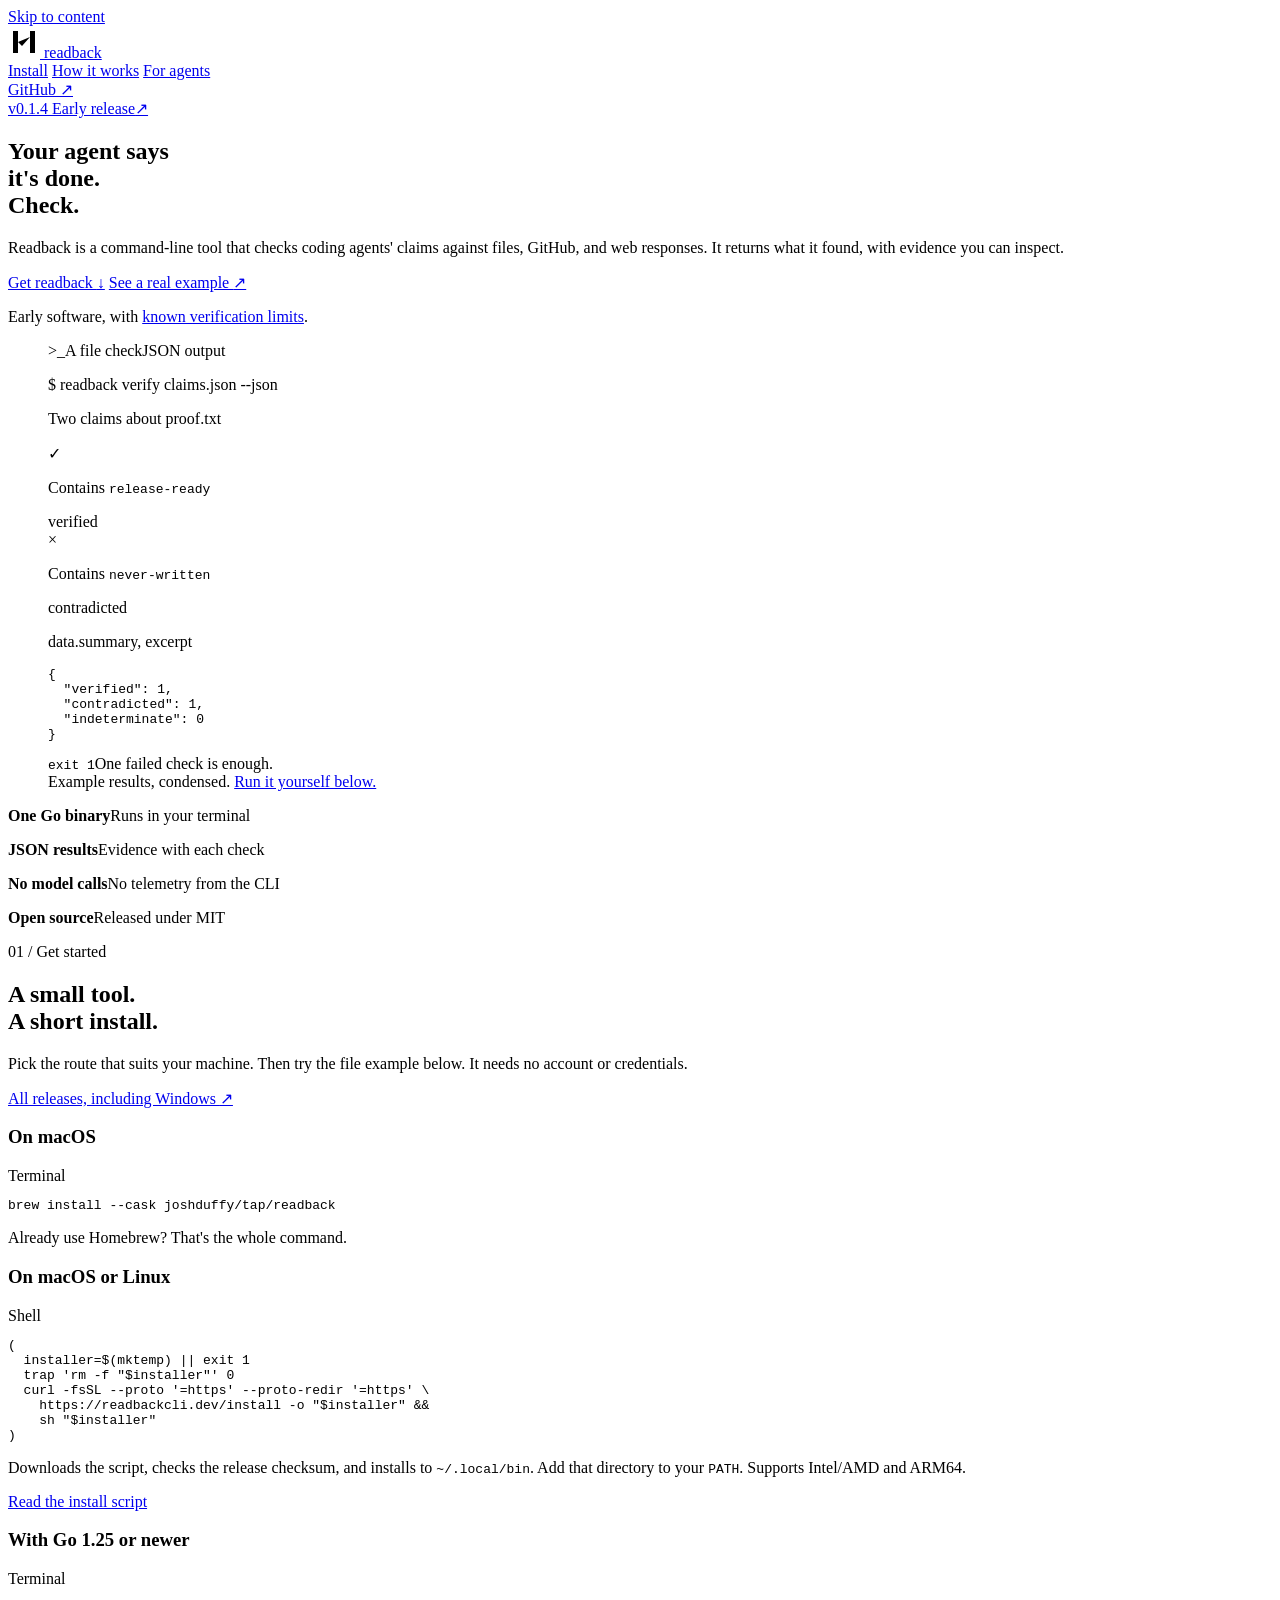
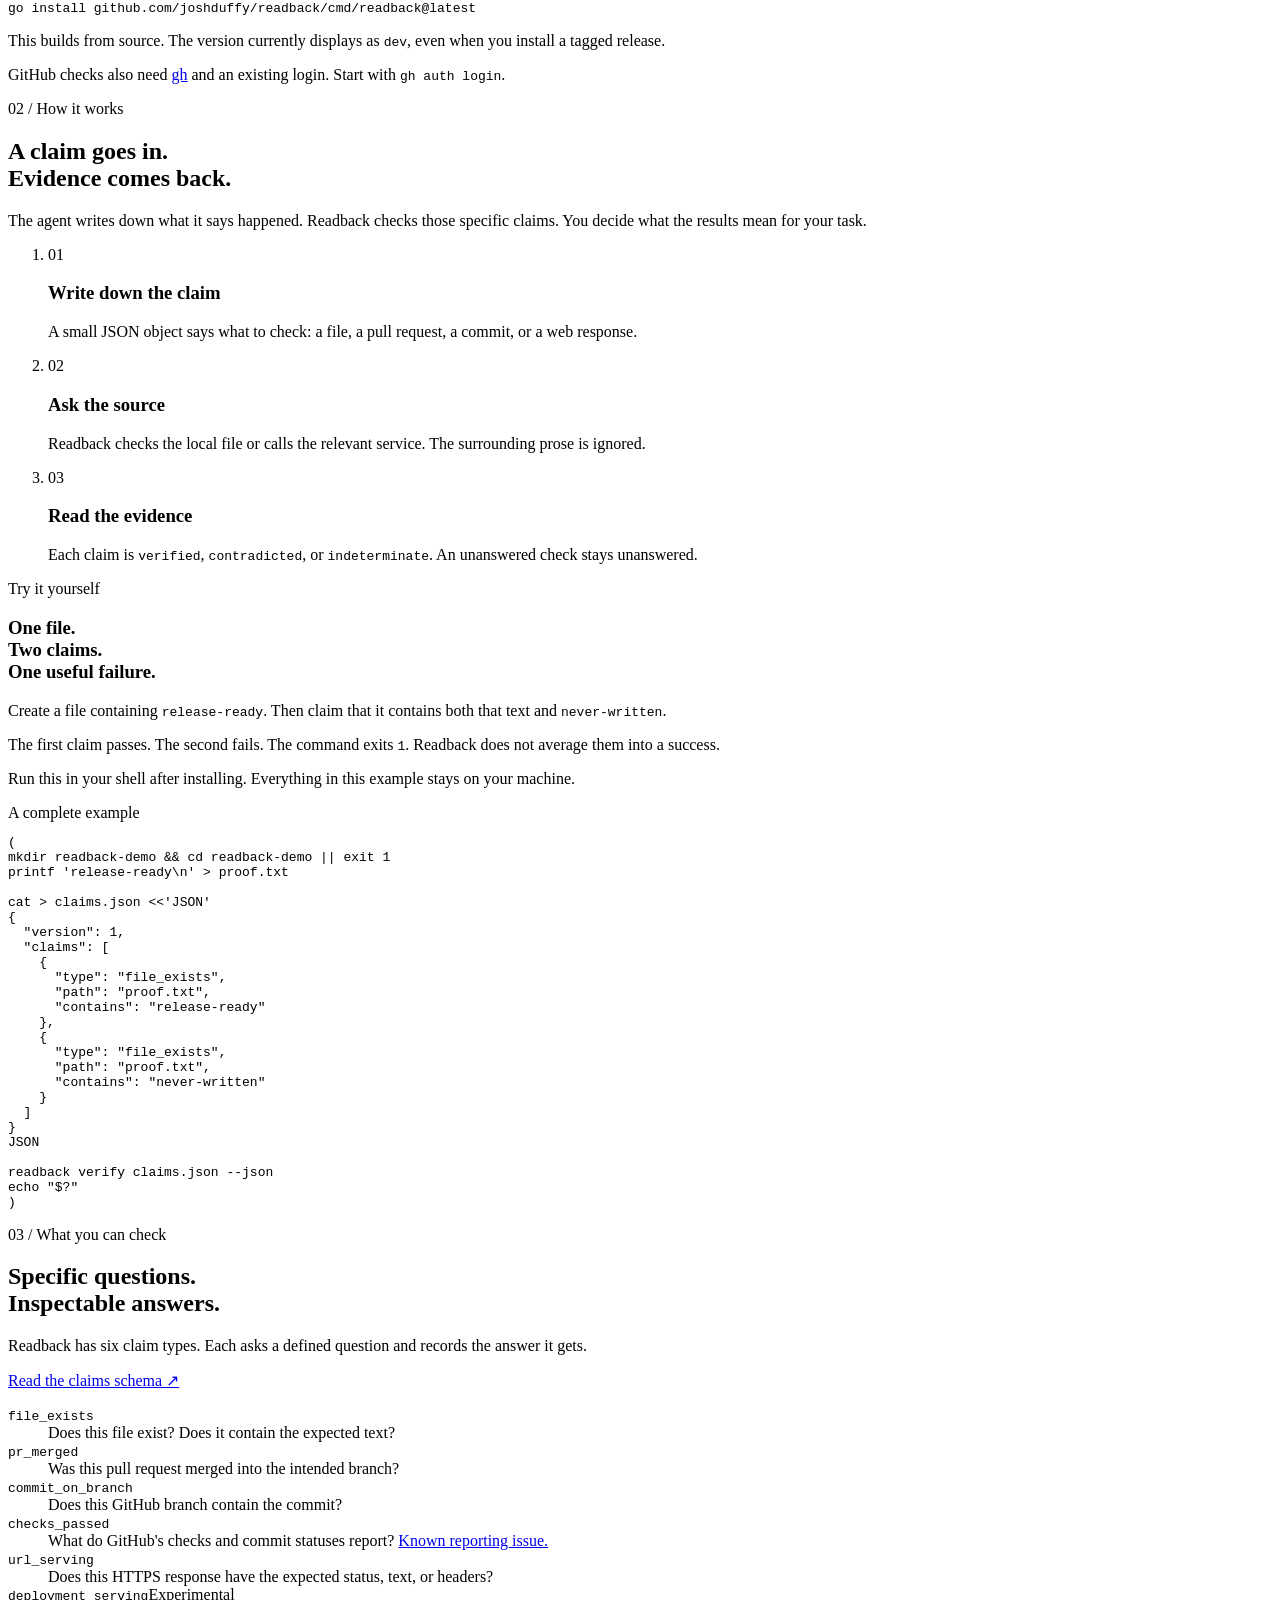
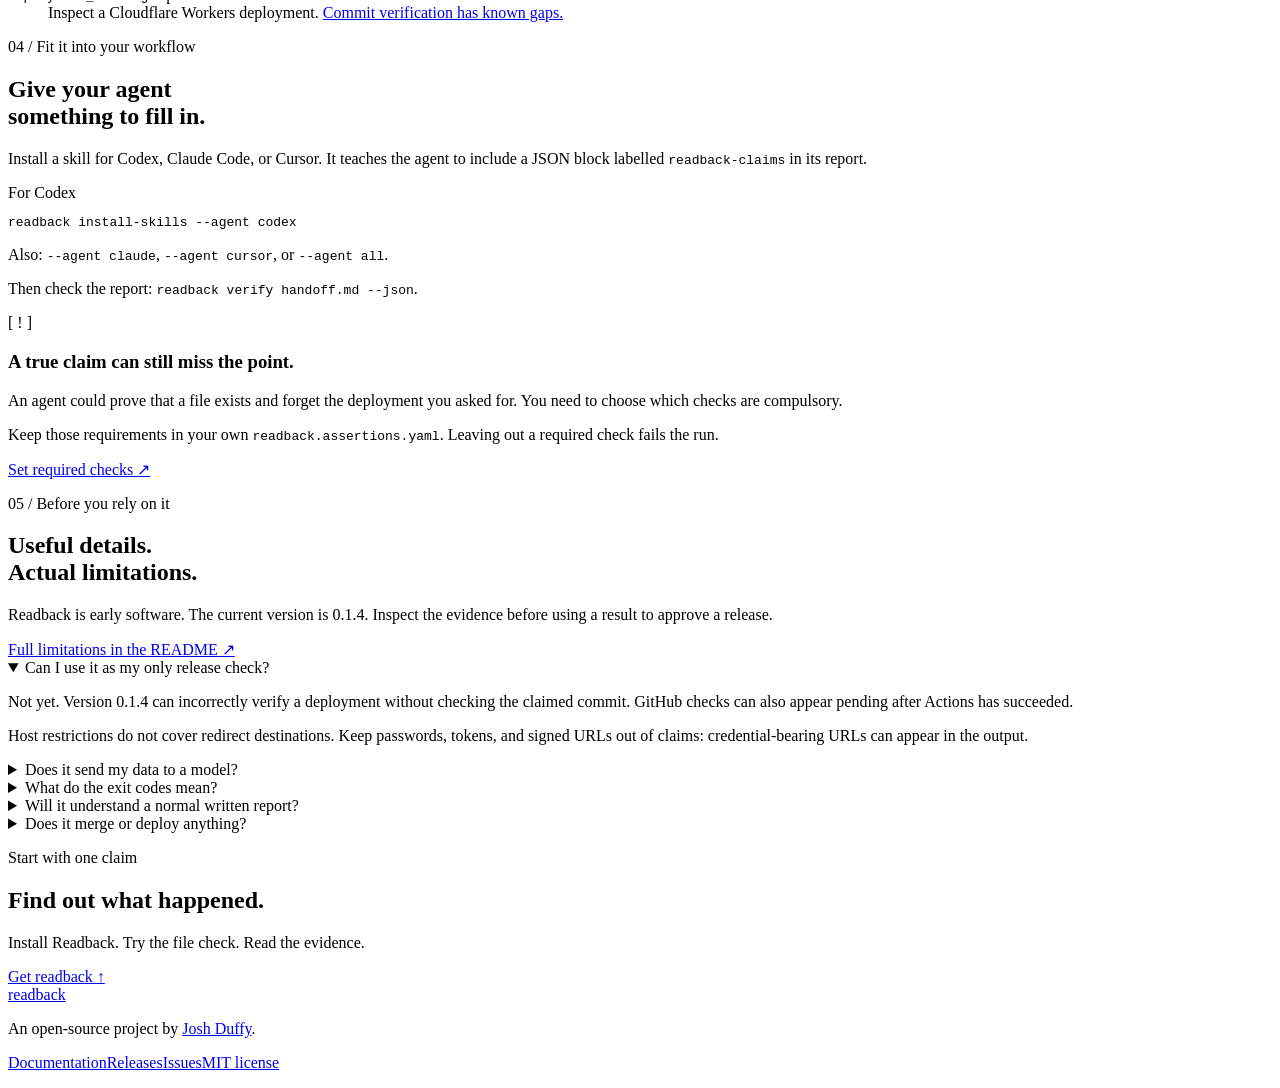
==== web/public/index.html @ e2aa9c0b "feat(web): build the readback project site" ====
<!doctype html>
<html lang="en">
<head>
  <meta charset="utf-8">
  <meta name="viewport" content="width=device-width, initial-scale=1">
  <title>Readback: check what your coding agent says happened</title>
  <meta name="description" content="A small command-line tool that checks coding agents' claims against files, GitHub, and web responses. One Go binary. JSON results. No model calls.">
  <meta name="theme-color" content="#f6f7f3">
  <link rel="canonical" href="https://readbackcli.dev/">
  <meta property="og:type" content="website">
  <meta property="og:title" content="Readback: your agent says it's done. Check.">
  <meta property="og:description" content="Check coding agents' claims against files, GitHub, and web responses. Get results with evidence you can inspect.">
  <meta property="og:url" content="https://readbackcli.dev/">
  <meta name="twitter:card" content="summary">
  <link rel="icon" href="/favicon.svg" type="image/svg+xml">
  <link rel="stylesheet" href="/style.css">
  <script src="/site.js" defer></script>
</head>
<body>
  <a class="skip-link" href="#main">Skip to content</a>
  <header class="site-header">
    <nav class="nav wrap" aria-label="Main navigation">
      <a class="wordmark" href="/" aria-label="Readback home">
        <svg viewBox="0 0 32 32" width="32" height="32" aria-hidden="true" focusable="false"><path d="M10 5H5v22h5M22 5h5v22h-5M10 16l4 4 8-9"/></svg>
        readback
      </a>
      <div class="nav-sections">
        <a href="#install">Install</a>
        <a href="#how-it-works">How it works</a>
        <a href="#agents">For agents</a>
      </div>
      <a class="nav-github" href="https://github.com/joshduffy/readback">GitHub <span aria-hidden="true">↗</span></a>
    </nav>
  </header>

  <main id="main">
    <section class="hero wrap" aria-labelledby="hero-title">
      <div class="hero-copy">
        <a class="release" href="https://github.com/joshduffy/readback/releases/tag/v0.1.4"><span class="release-dot" aria-hidden="true"></span> v0.1.4 <span class="release-note">Early release</span><span aria-hidden="true">↗</span></a>
        <h1 id="hero-title">Your agent says<br>it's done.<br><span>Check.</span></h1>
        <p class="hero-description">Readback is a command-line tool that checks coding agents' claims against files, GitHub, and web responses. It returns what it found, with evidence you can inspect.</p>
        <div class="actions">
          <a class="button primary" href="#install">Get readback <span aria-hidden="true">↓</span></a>
          <a class="text-link" href="#example">See a real example <span aria-hidden="true">↗</span></a>
        </div>
        <p class="hero-note">Early software, with <a href="#limits">known verification limits</a>.</p>
      </div>
      <figure class="terminal hero-terminal">
        <div class="terminal-bar"><span class="terminal-symbol" aria-hidden="true">&gt;_</span><span>A file check</span><span class="terminal-format">JSON output</span></div>
        <div class="terminal-body">
          <p class="terminal-command"><span aria-hidden="true">$ </span>readback verify claims.json --json</p>
          <p class="terminal-label">Two claims about proof.txt</p>
          <div class="claim-row">
            <span class="claim-icon" aria-hidden="true">✓</span>
            <div><p>Contains <code>release-ready</code></p><span class="status verified">verified</span></div>
          </div>
          <div class="claim-row">
            <span class="claim-icon failed-icon" aria-hidden="true">×</span>
            <div><p>Contains <code>never-written</code></p><span class="status contradicted">contradicted</span></div>
          </div>
          <div class="terminal-summary">
            <p class="terminal-label">data.summary, excerpt</p>
            <pre><code>{
  "verified": <span class="code-value">1</span>,
  "contradicted": <span class="code-value">1</span>,
  "indeterminate": <span class="code-value">0</span>
}</code></pre>
          </div>
          <div class="exit-line"><code>exit 1</code><span>One failed check is enough.</span></div>
        </div>
        <figcaption>Example results, condensed. <a href="#example">Run it yourself below.</a></figcaption>
      </figure>
    </section>

    <div class="facts wrap" aria-label="About the tool">
      <p><strong>One Go binary</strong><span>Runs in your terminal</span></p>
      <p><strong>JSON results</strong><span>Evidence with each check</span></p>
      <p><strong>No model calls</strong><span>No telemetry from the CLI</span></p>
      <p><strong>Open source</strong><span>Released under MIT</span></p>
    </div>

    <section class="section wrap install-section" id="install" aria-labelledby="install-title">
      <div class="section-intro">
        <p class="eyebrow">01 / Get started</p>
        <h2 id="install-title">A small tool.<br>A short install.</h2>
        <p>Pick the route that suits your machine. Then try the file example below. It needs no account or credentials.</p>
        <a class="text-link" href="https://github.com/joshduffy/readback/releases">All releases, including Windows <span aria-hidden="true">↗</span></a>
      </div>
      <div class="install-box">
        <div class="install-tabs" role="tablist" aria-label="Install method" hidden>
          <button id="tab-homebrew" role="tab" aria-controls="panel-homebrew" aria-selected="true" tabindex="0">Homebrew</button>
          <button id="tab-shell" role="tab" aria-controls="panel-shell" aria-selected="false" tabindex="-1">macOS / Linux</button>
          <button id="tab-go" role="tab" aria-controls="panel-go" aria-selected="false" tabindex="-1">Go</button>
        </div>
        <div class="install-panel" id="panel-homebrew">
          <h3>On macOS</h3>
          <div class="code-box">
            <div class="code-bar"><span>Terminal</span><button class="copy-button" data-copy="install-brew" aria-label="Copy Homebrew command" hidden>Copy</button></div>
            <pre tabindex="0" aria-label="Homebrew install command"><code id="install-brew">brew install --cask joshduffy/tap/readback</code></pre>
          </div>
          <p>Already use Homebrew? That's the whole command.</p>
        </div>
        <div class="install-panel" id="panel-shell">
          <h3>On macOS or Linux</h3>
          <div class="code-box">
            <div class="code-bar"><span>Shell</span><button class="copy-button" data-copy="install-shell" aria-label="Copy shell install command" hidden>Copy</button></div>
            <pre tabindex="0" aria-label="Shell install command"><code id="install-shell">(
  installer=$(mktemp) || exit 1
  trap 'rm -f "$installer"' 0
  curl -fsSL --proto '=https' --proto-redir '=https' \
    https://readbackcli.dev/install -o "$installer" &amp;&amp;
    sh "$installer"
)</code></pre>
          </div>
          <p>Downloads the script, checks the release checksum, and installs to <code>~/.local/bin</code>. Add that directory to your <code>PATH</code>. Supports Intel/AMD and ARM64.</p>
          <a href="/install">Read the install script</a>
        </div>
        <div class="install-panel" id="panel-go">
          <h3>With Go 1.25 or newer</h3>
          <div class="code-box">
            <div class="code-bar"><span>Terminal</span><button class="copy-button" data-copy="install-go" aria-label="Copy Go install command" hidden>Copy</button></div>
            <pre tabindex="0" aria-label="Go install command"><code id="install-go">go install github.com/joshduffy/readback/cmd/readback@latest</code></pre>
          </div>
          <p>This builds from source. The version currently displays as <code>dev</code>, even when you install a tagged release.</p>
        </div>
        <p class="install-footnote">GitHub checks also need <a href="https://cli.github.com/">gh</a> and an existing login. Start with <code>gh auth login</code>.</p>
      </div>
    </section>

    <section class="workflow-section" id="how-it-works" aria-labelledby="workflow-title">
      <div class="section wrap">
        <div class="section-heading">
          <p class="eyebrow">02 / How it works</p>
          <h2 id="workflow-title">A claim goes in.<br>Evidence comes back.</h2>
          <p>The agent writes down what it says happened. Readback checks those specific claims. You decide what the results mean for your task.</p>
        </div>
        <ol class="steps">
          <li><span class="step-number" aria-hidden="true">01</span><h3>Write down the claim</h3><p>A small JSON object says what to check: a file, a pull request, a commit, or a web response.</p></li>
          <li><span class="step-number" aria-hidden="true">02</span><h3>Ask the source</h3><p>Readback checks the local file or calls the relevant service. The surrounding prose is ignored.</p></li>
          <li><span class="step-number" aria-hidden="true">03</span><h3>Read the evidence</h3><p>Each claim is <code>verified</code>, <code>contradicted</code>, or <code>indeterminate</code>. An unanswered check stays unanswered.</p></li>
        </ol>
        <div class="example" id="example">
          <div class="example-copy">
            <span class="small-label">Try it yourself</span>
            <h3>One file.<br> Two claims.<br> One useful failure.</h3>
            <p>Create a file containing <code>release-ready</code>. Then claim that it contains both that text and <code>never-written</code>.</p>
            <p>The first claim passes. The second fails. The command exits <code>1</code>. Readback does not average them into a success.</p>
            <p class="muted">Run this in your shell after installing. Everything in this example stays on your machine.</p>
          </div>
          <div class="code-box demo-code">
            <div class="code-bar"><span>A complete example</span><button class="copy-button" data-copy="file-example" aria-label="Copy complete file example" hidden>Copy</button></div>
            <pre tabindex="0" aria-label="Runnable file verification example"><code id="file-example">(
mkdir readback-demo &amp;&amp; cd readback-demo || exit 1
printf 'release-ready\n' &gt; proof.txt

cat &gt; claims.json &lt;&lt;'JSON'
{
  "version": 1,
  "claims": [
    {
      "type": "file_exists",
      "path": "proof.txt",
      "contains": "release-ready"
    },
    {
      "type": "file_exists",
      "path": "proof.txt",
      "contains": "never-written"
    }
  ]
}
JSON

readback verify claims.json --json
echo "$?"
)</code></pre>
          </div>
        </div>
      </div>
    </section>

    <section class="section wrap checks-section" aria-labelledby="checks-title">
      <div class="section-intro">
        <p class="eyebrow">03 / What you can check</p>
        <h2 id="checks-title">Specific questions.<br>Inspectable answers.</h2>
        <p>Readback has six claim types. Each asks a defined question and records the answer it gets.</p>
        <a class="text-link" href="https://github.com/joshduffy/readback/blob/main/schemas/claims.v1.json">Read the claims schema <span aria-hidden="true">↗</span></a>
      </div>
      <dl class="checks-list">
        <div><dt><code>file_exists</code></dt><dd>Does this file exist? Does it contain the expected text?</dd></div>
        <div><dt><code>pr_merged</code></dt><dd>Was this pull request merged into the intended branch?</dd></div>
        <div><dt><code>commit_on_branch</code></dt><dd>Does this GitHub branch contain the commit?</dd></div>
        <div><dt><code>checks_passed</code></dt><dd>What do GitHub's checks and commit statuses report? <a href="#limits">Known reporting issue.</a></dd></div>
        <div><dt><code>url_serving</code></dt><dd>Does this HTTPS response have the expected status, text, or headers?</dd></div>
        <div><dt><code>deployment_serving</code><span class="experimental">Experimental</span></dt><dd>Inspect a Cloudflare Workers deployment. <a href="#limits">Commit verification has known gaps.</a></dd></div>
      </dl>
    </section>

    <section class="agents-section" id="agents" aria-labelledby="agents-title">
      <div class="section wrap agents-layout">
        <div>
          <p class="eyebrow">04 / Fit it into your workflow</p>
          <h2 id="agents-title">Give your agent<br>something to fill in.</h2>
          <p>Install a skill for Codex, Claude Code, or Cursor. It teaches the agent to include a JSON block labelled <code>readback-claims</code> in its report.</p>
          <div class="code-box agent-code">
            <div class="code-bar"><span>For Codex</span><button class="copy-button" data-copy="skill-command" aria-label="Copy Codex skill command" hidden>Copy</button></div>
            <pre tabindex="0" aria-label="Install the Readback skill for Codex"><code id="skill-command">readback install-skills --agent codex</code></pre>
          </div>
          <p class="agent-alternatives">Also: <code>--agent claude</code>, <code>--agent cursor</code>, or <code>--agent all</code>.</p>
          <p>Then check the report: <code>readback verify handoff.md --json</code>.</p>
        </div>
        <aside class="assertions-note">
          <span class="note-mark" aria-hidden="true">[ ! ]</span>
          <h3>A true claim can still miss the point.</h3>
          <p>An agent could prove that a file exists and forget the deployment you asked for. You need to choose which checks are compulsory.</p>
          <p>Keep those requirements in your own <code>readback.assertions.yaml</code>. Leaving out a required check fails the run.</p>
          <a class="text-link" href="https://github.com/joshduffy/readback#decide-what-must-be-checked">Set required checks <span aria-hidden="true">↗</span></a>
        </aside>
      </div>
    </section>

    <section class="section wrap faq-section" id="limits" aria-labelledby="faq-title">
      <div class="section-intro">
        <p class="eyebrow">05 / Before you rely on it</p>
        <h2 id="faq-title">Useful details.<br>Actual limitations.</h2>
        <p>Readback is early software. The current version is 0.1.4. Inspect the evidence before using a result to approve a release.</p>
        <a class="text-link" href="https://github.com/joshduffy/readback#limits-worth-knowing-about">Full limitations in the README <span aria-hidden="true">↗</span></a>
      </div>
      <div class="faq-list">
        <details open>
          <summary>Can I use it as my only release check?</summary>
          <div class="faq-answer"><p>Not yet. Version 0.1.4 can incorrectly verify a deployment without checking the claimed commit. GitHub checks can also appear pending after Actions has succeeded.</p><p>Host restrictions do not cover redirect destinations. Keep passwords, tokens, and signed URLs out of claims: credential-bearing URLs can appear in the output.</p></div>
        </details>
        <details>
          <summary>Does it send my data to a model?</summary>
          <div class="faq-answer"><p>No. The CLI makes no language-model calls and sends no telemetry. File checks run locally. GitHub and web checks contact the services involved in the claim, using your existing access.</p></div>
        </details>
        <details>
          <summary>What do the exit codes mean?</summary>
          <div class="faq-answer"><ul><li><code>0</code>: every claim verified and every required check met.</li><li><code>1</code>: a claim contradicted or a required check unmet.</li><li><code>2</code>: an unanswered check or no usable claims.</li><li><code>64</code>: invalid command or claims document.</li></ul><p>If a run has both a contradiction and an unanswered check, it exits <code>1</code>. The JSON still includes both results.</p></div>
        </details>
        <details>
          <summary>Will it understand a normal written report?</summary>
          <div class="faq-answer"><p>It reads JSON documents and Markdown blocks labelled <code>readback-claims</code>. It does not turn prose into checks. A report without a claims block exits <code>2</code>, however confidently it was written.</p></div>
        </details>
        <details>
          <summary>Does it merge or deploy anything?</summary>
          <div class="faq-answer"><p>No. Verification checks what happened. It does not merge pull requests, deploy code, or send messages. The <code>policy</code>, <code>hook</code>, <code>fleet</code>, and <code>memory</code> commands are currently placeholders.</p></div>
        </details>
      </div>
    </section>

    <section class="closing wrap" aria-labelledby="closing-title">
      <div><p class="eyebrow">Start with one claim</p><h2 id="closing-title">Find out what happened.</h2><p>Install Readback. Try the file check. Read the evidence.</p></div>
      <a class="button primary" href="#install">Get readback <span aria-hidden="true">↑</span></a>
    </section>
  </main>

  <footer class="footer wrap">
    <div><a class="footer-wordmark" href="/">readback</a><p>An open-source project by <a href="https://github.com/joshduffy">Josh Duffy</a>.</p></div>
    <nav aria-label="Project links"><a href="https://github.com/joshduffy/readback#readme">Documentation</a><a href="https://github.com/joshduffy/readback/releases">Releases</a><a href="https://github.com/joshduffy/readback/issues">Issues</a><a href="https://github.com/joshduffy/readback/blob/main/LICENSE">MIT license</a></nav>
  </footer>
  <p class="sr-only" id="copy-status" role="status" aria-live="polite"></p>
</body>
</html>
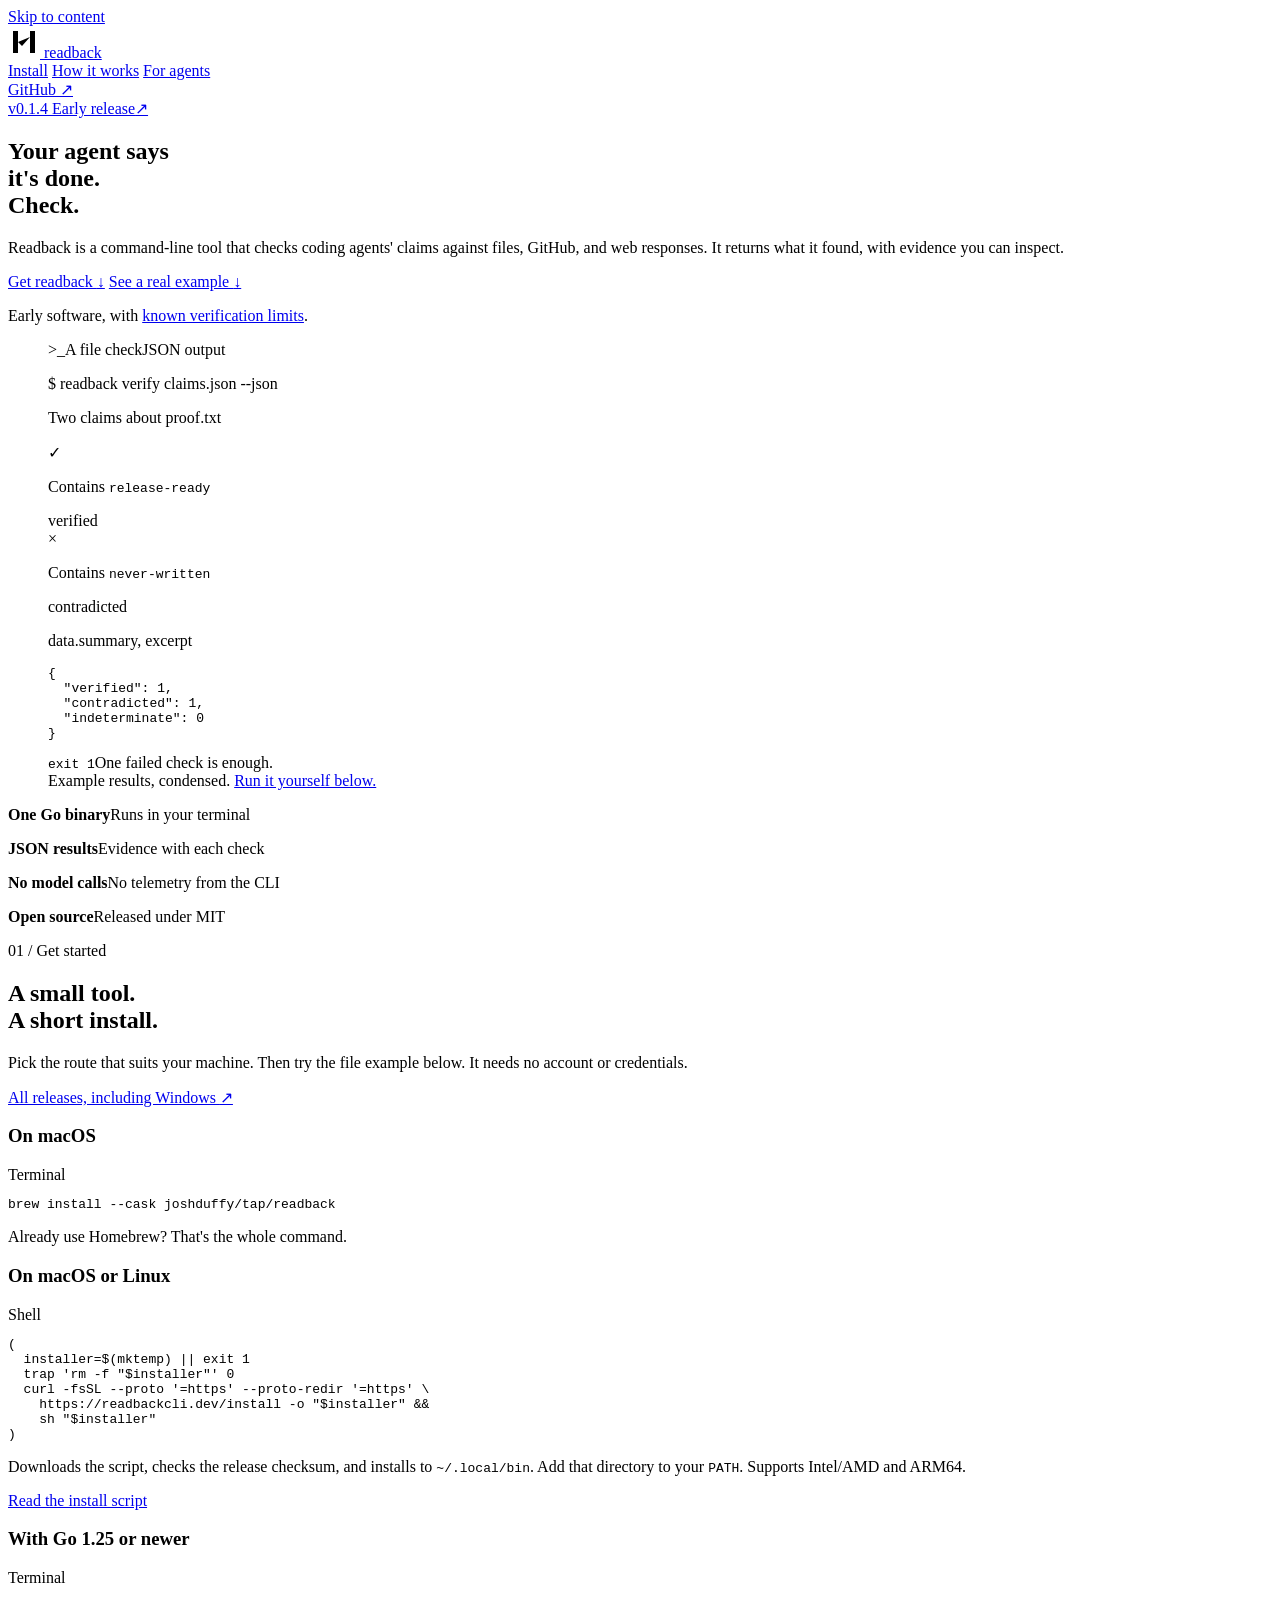
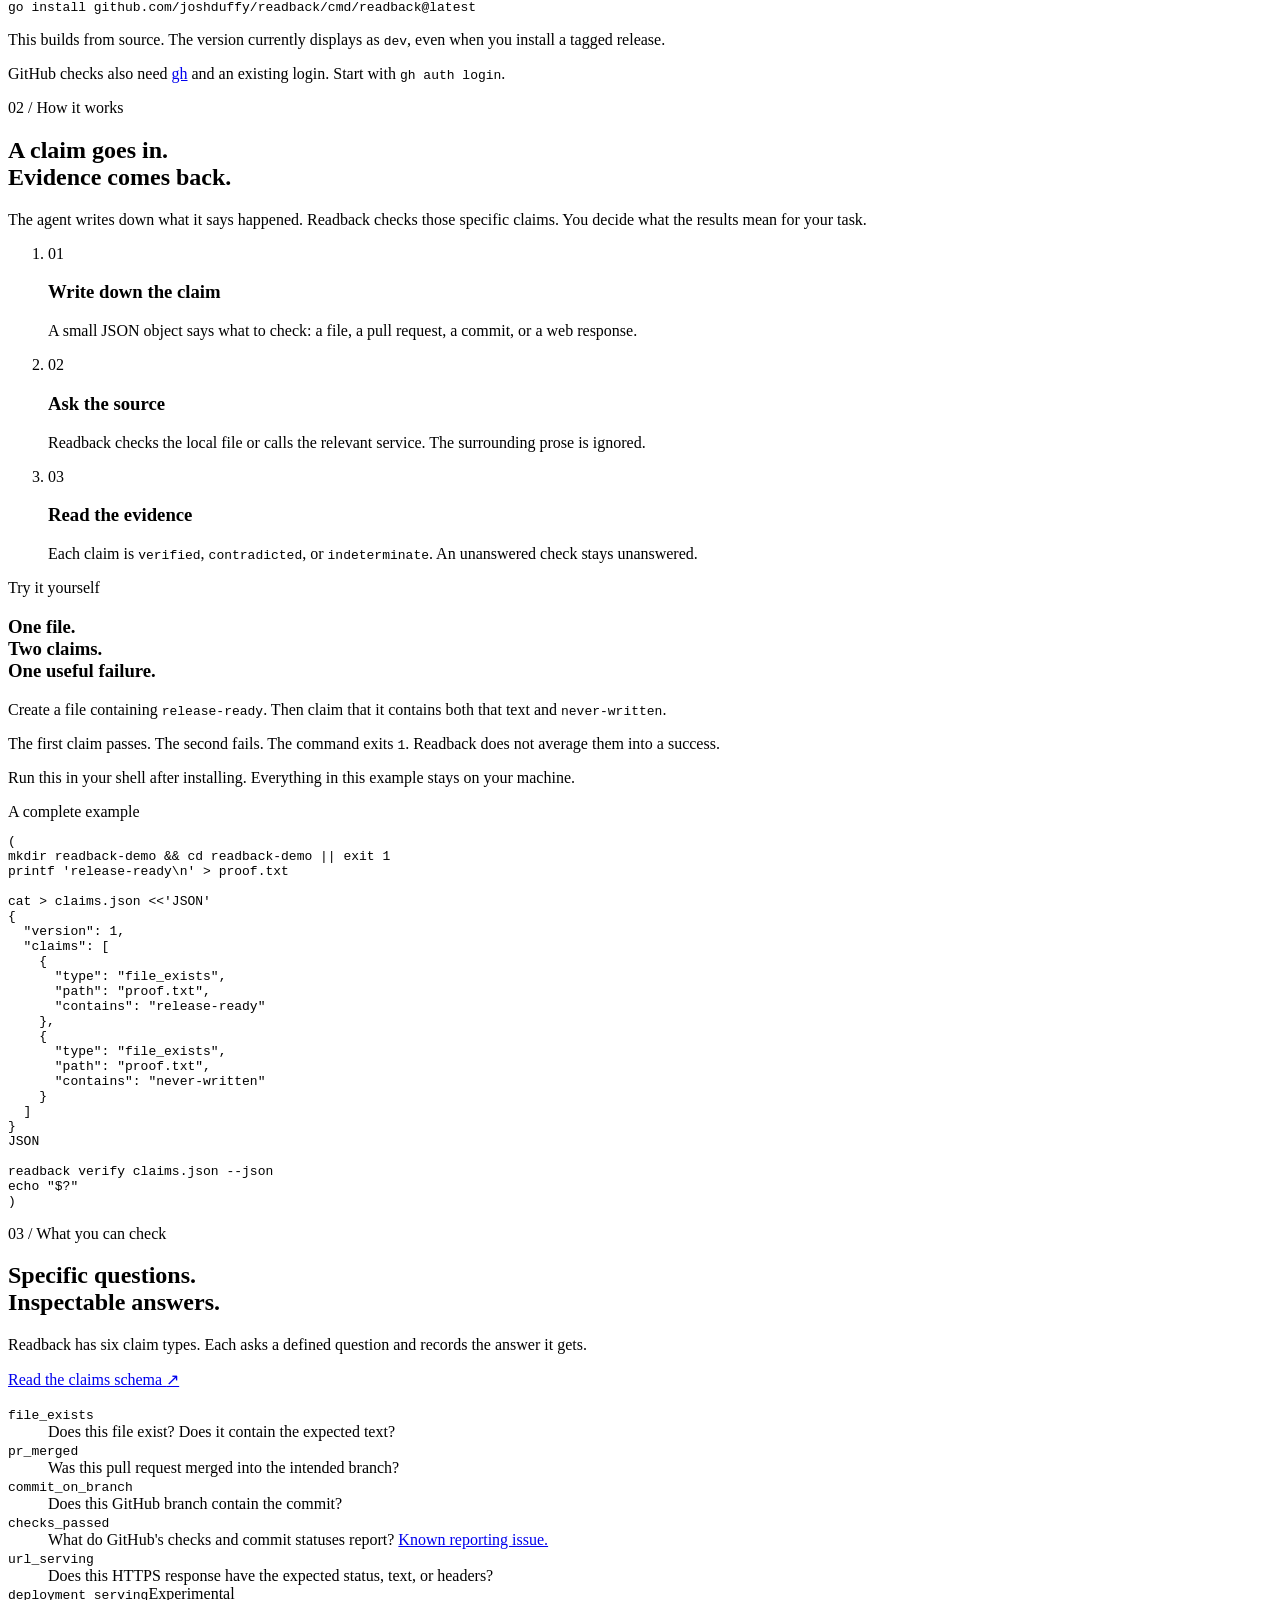
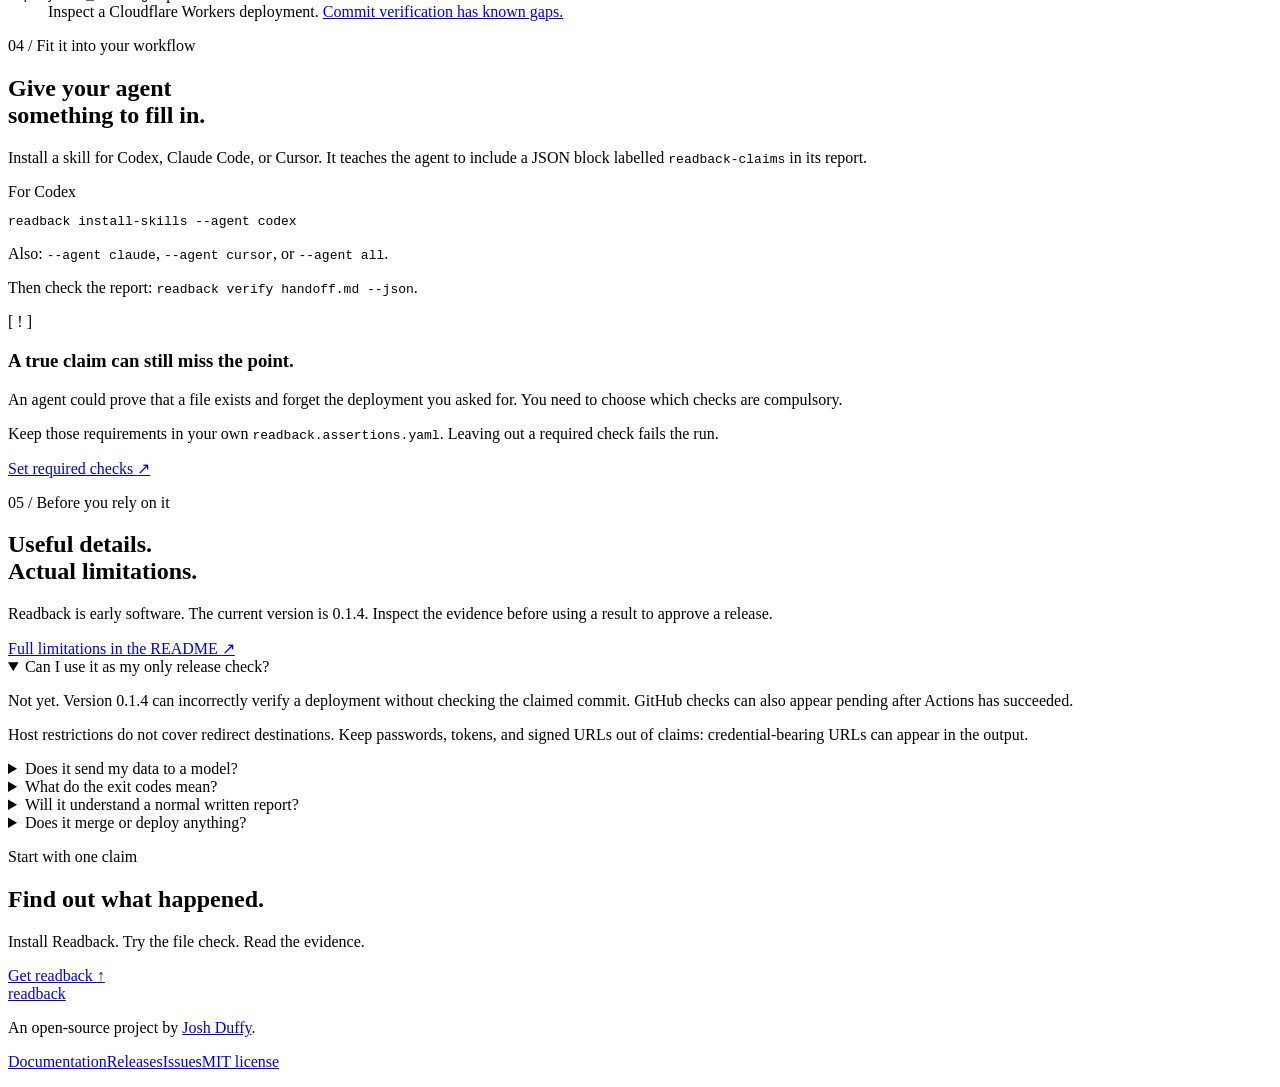
==== commit ac331ce5: "fix(web): improve accessible labels and disclosures" ====
--- a/web/public/index.html
+++ b/web/public/index.html
@@ -41,7 +41,7 @@
         <p class="hero-description">Readback is a command-line tool that checks coding agents' claims against files, GitHub, and web responses. It returns what it found, with evidence you can inspect.</p>
         <div class="actions">
           <a class="button primary" href="#install">Get readback <span aria-hidden="true">↓</span></a>
-          <a class="text-link" href="#example">See a real example <span aria-hidden="true">↗</span></a>
+          <a class="text-link" href="#example">See a real example <span aria-hidden="true">↓</span></a>
         </div>
         <p class="hero-note">Early software, with <a href="#limits">known verification limits</a>.</p>
       </div>
@@ -72,12 +72,12 @@
       </figure>
     </section>
 
-    <div class="facts wrap" aria-label="About the tool">
+    <section class="facts wrap" aria-label="About the tool">
       <p><strong>One Go binary</strong><span>Runs in your terminal</span></p>
       <p><strong>JSON results</strong><span>Evidence with each check</span></p>
       <p><strong>No model calls</strong><span>No telemetry from the CLI</span></p>
       <p><strong>Open source</strong><span>Released under MIT</span></p>
-    </div>
+    </section>
 
     <section class="section wrap install-section" id="install" aria-labelledby="install-title">
       <div class="section-intro">
@@ -96,7 +96,7 @@
           <h3>On macOS</h3>
           <div class="code-box">
             <div class="code-bar"><span>Terminal</span><button class="copy-button" data-copy="install-brew" aria-label="Copy Homebrew command" hidden>Copy</button></div>
-            <pre tabindex="0" aria-label="Homebrew install command"><code id="install-brew">brew install --cask joshduffy/tap/readback</code></pre>
+            <pre role="region" tabindex="0" aria-label="Homebrew install command"><code id="install-brew">brew install --cask joshduffy/tap/readback</code></pre>
           </div>
           <p>Already use Homebrew? That's the whole command.</p>
         </div>
@@ -104,7 +104,7 @@
           <h3>On macOS or Linux</h3>
           <div class="code-box">
             <div class="code-bar"><span>Shell</span><button class="copy-button" data-copy="install-shell" aria-label="Copy shell install command" hidden>Copy</button></div>
-            <pre tabindex="0" aria-label="Shell install command"><code id="install-shell">(
+            <pre role="region" tabindex="0" aria-label="Shell install command"><code id="install-shell">(
   installer=$(mktemp) || exit 1
   trap 'rm -f "$installer"' 0
   curl -fsSL --proto '=https' --proto-redir '=https' \
@@ -119,7 +119,7 @@
           <h3>With Go 1.25 or newer</h3>
           <div class="code-box">
             <div class="code-bar"><span>Terminal</span><button class="copy-button" data-copy="install-go" aria-label="Copy Go install command" hidden>Copy</button></div>
-            <pre tabindex="0" aria-label="Go install command"><code id="install-go">go install github.com/joshduffy/readback/cmd/readback@latest</code></pre>
+            <pre role="region" tabindex="0" aria-label="Go install command"><code id="install-go">go install github.com/joshduffy/readback/cmd/readback@latest</code></pre>
           </div>
           <p>This builds from source. The version currently displays as <code>dev</code>, even when you install a tagged release.</p>
         </div>
@@ -149,7 +149,7 @@
           </div>
           <div class="code-box demo-code">
             <div class="code-bar"><span>A complete example</span><button class="copy-button" data-copy="file-example" aria-label="Copy complete file example" hidden>Copy</button></div>
-            <pre tabindex="0" aria-label="Runnable file verification example"><code id="file-example">(
+            <pre role="region" tabindex="0" aria-label="Runnable file verification example"><code id="file-example">(
 mkdir readback-demo &amp;&amp; cd readback-demo || exit 1
 printf 'release-ready\n' &gt; proof.txt
 
@@ -204,7 +204,7 @@
           <p>Install a skill for Codex, Claude Code, or Cursor. It teaches the agent to include a JSON block labelled <code>readback-claims</code> in its report.</p>
           <div class="code-box agent-code">
             <div class="code-bar"><span>For Codex</span><button class="copy-button" data-copy="skill-command" aria-label="Copy Codex skill command" hidden>Copy</button></div>
-            <pre tabindex="0" aria-label="Install the Readback skill for Codex"><code id="skill-command">readback install-skills --agent codex</code></pre>
+            <pre role="region" tabindex="0" aria-label="Install the Readback skill for Codex"><code id="skill-command">readback install-skills --agent codex</code></pre>
           </div>
           <p class="agent-alternatives">Also: <code>--agent claude</code>, <code>--agent cursor</code>, or <code>--agent all</code>.</p>
           <p>Then check the report: <code>readback verify handoff.md --json</code>.</p>
@@ -228,23 +228,23 @@
       </div>
       <div class="faq-list">
         <details open>
-          <summary>Can I use it as my only release check?</summary>
+          <summary>Can I use it as my only release check?<span class="disclosure-symbol" aria-hidden="true"></span></summary>
           <div class="faq-answer"><p>Not yet. Version 0.1.4 can incorrectly verify a deployment without checking the claimed commit. GitHub checks can also appear pending after Actions has succeeded.</p><p>Host restrictions do not cover redirect destinations. Keep passwords, tokens, and signed URLs out of claims: credential-bearing URLs can appear in the output.</p></div>
         </details>
         <details>
-          <summary>Does it send my data to a model?</summary>
+          <summary>Does it send my data to a model?<span class="disclosure-symbol" aria-hidden="true"></span></summary>
           <div class="faq-answer"><p>No. The CLI makes no language-model calls and sends no telemetry. File checks run locally. GitHub and web checks contact the services involved in the claim, using your existing access.</p></div>
         </details>
         <details>
-          <summary>What do the exit codes mean?</summary>
+          <summary>What do the exit codes mean?<span class="disclosure-symbol" aria-hidden="true"></span></summary>
           <div class="faq-answer"><ul><li><code>0</code>: every claim verified and every required check met.</li><li><code>1</code>: a claim contradicted or a required check unmet.</li><li><code>2</code>: an unanswered check or no usable claims.</li><li><code>64</code>: invalid command or claims document.</li></ul><p>If a run has both a contradiction and an unanswered check, it exits <code>1</code>. The JSON still includes both results.</p></div>
         </details>
         <details>
-          <summary>Will it understand a normal written report?</summary>
+          <summary>Will it understand a normal written report?<span class="disclosure-symbol" aria-hidden="true"></span></summary>
           <div class="faq-answer"><p>It reads JSON documents and Markdown blocks labelled <code>readback-claims</code>. It does not turn prose into checks. A report without a claims block exits <code>2</code>, however confidently it was written.</p></div>
         </details>
         <details>
-          <summary>Does it merge or deploy anything?</summary>
+          <summary>Does it merge or deploy anything?<span class="disclosure-symbol" aria-hidden="true"></span></summary>
           <div class="faq-answer"><p>No. Verification checks what happened. It does not merge pull requests, deploy code, or send messages. The <code>policy</code>, <code>hook</code>, <code>fleet</code>, and <code>memory</code> commands are currently placeholders.</p></div>
         </details>
       </div>
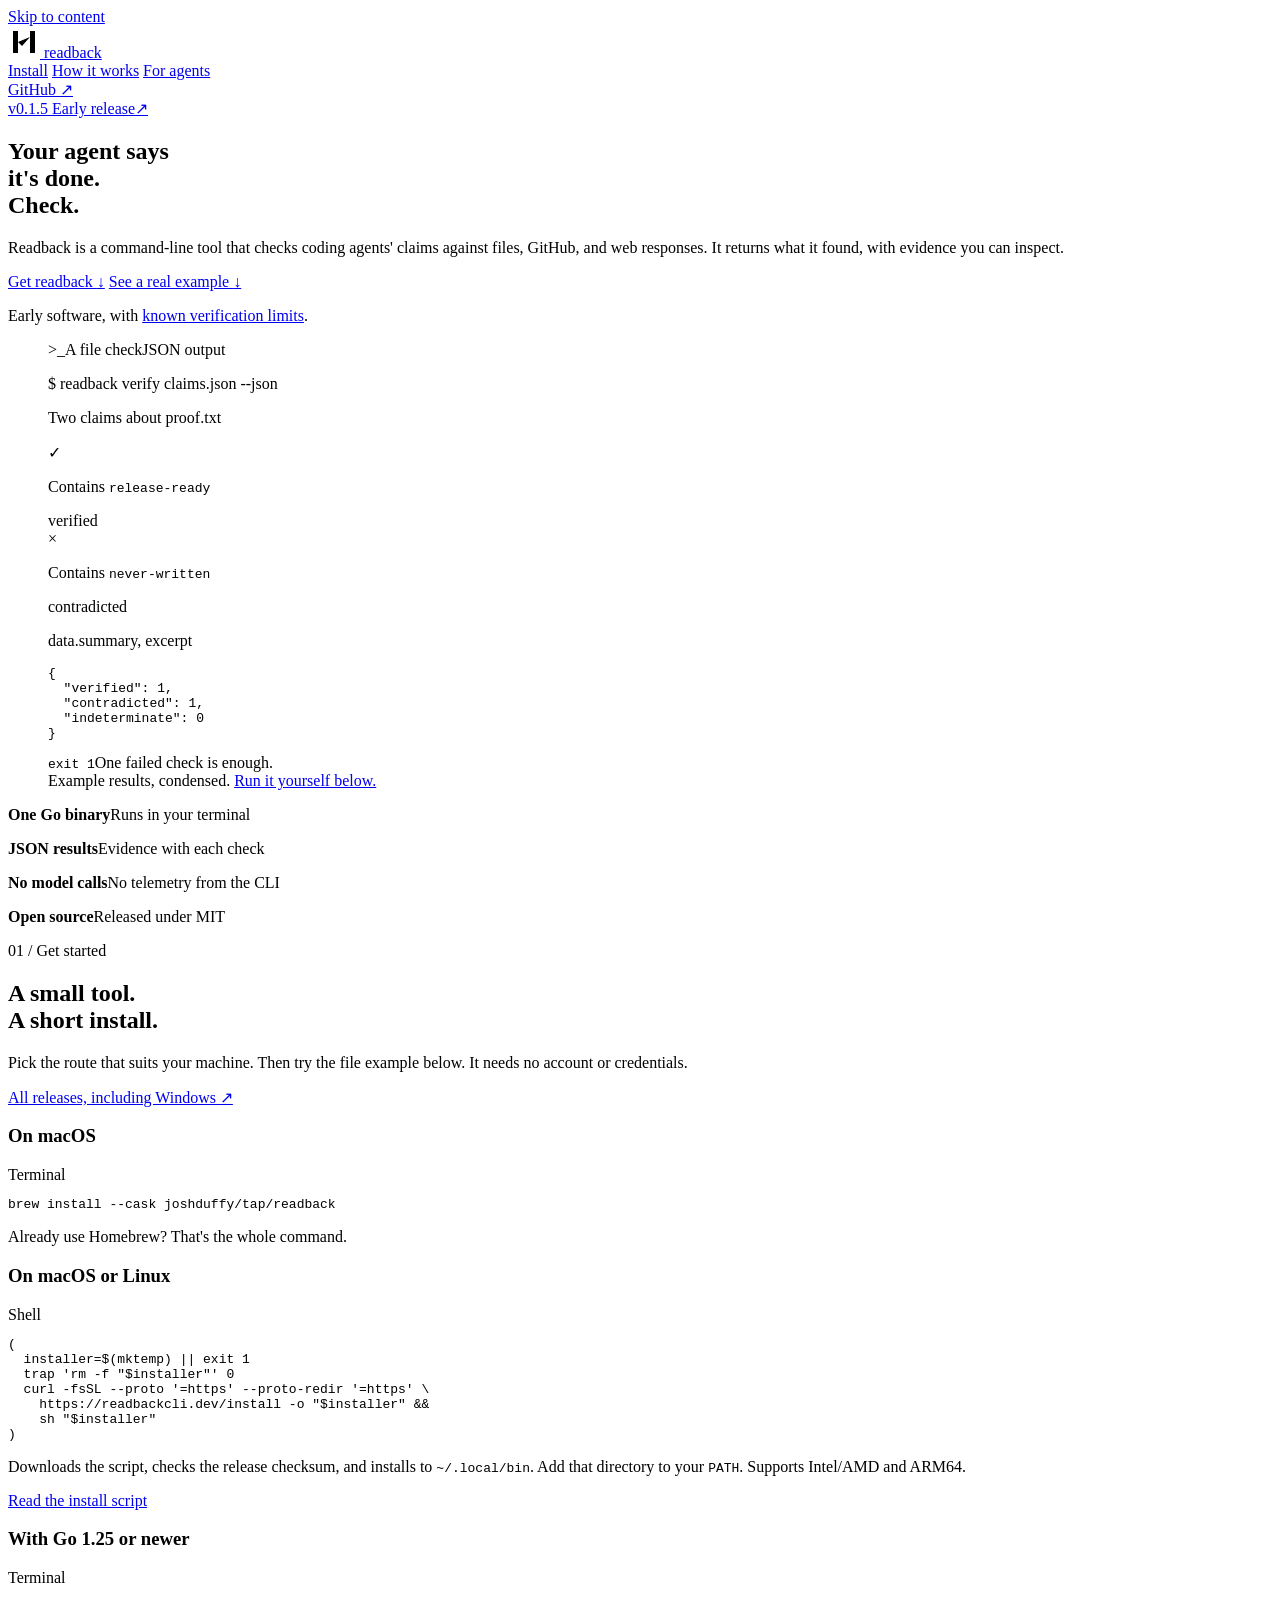
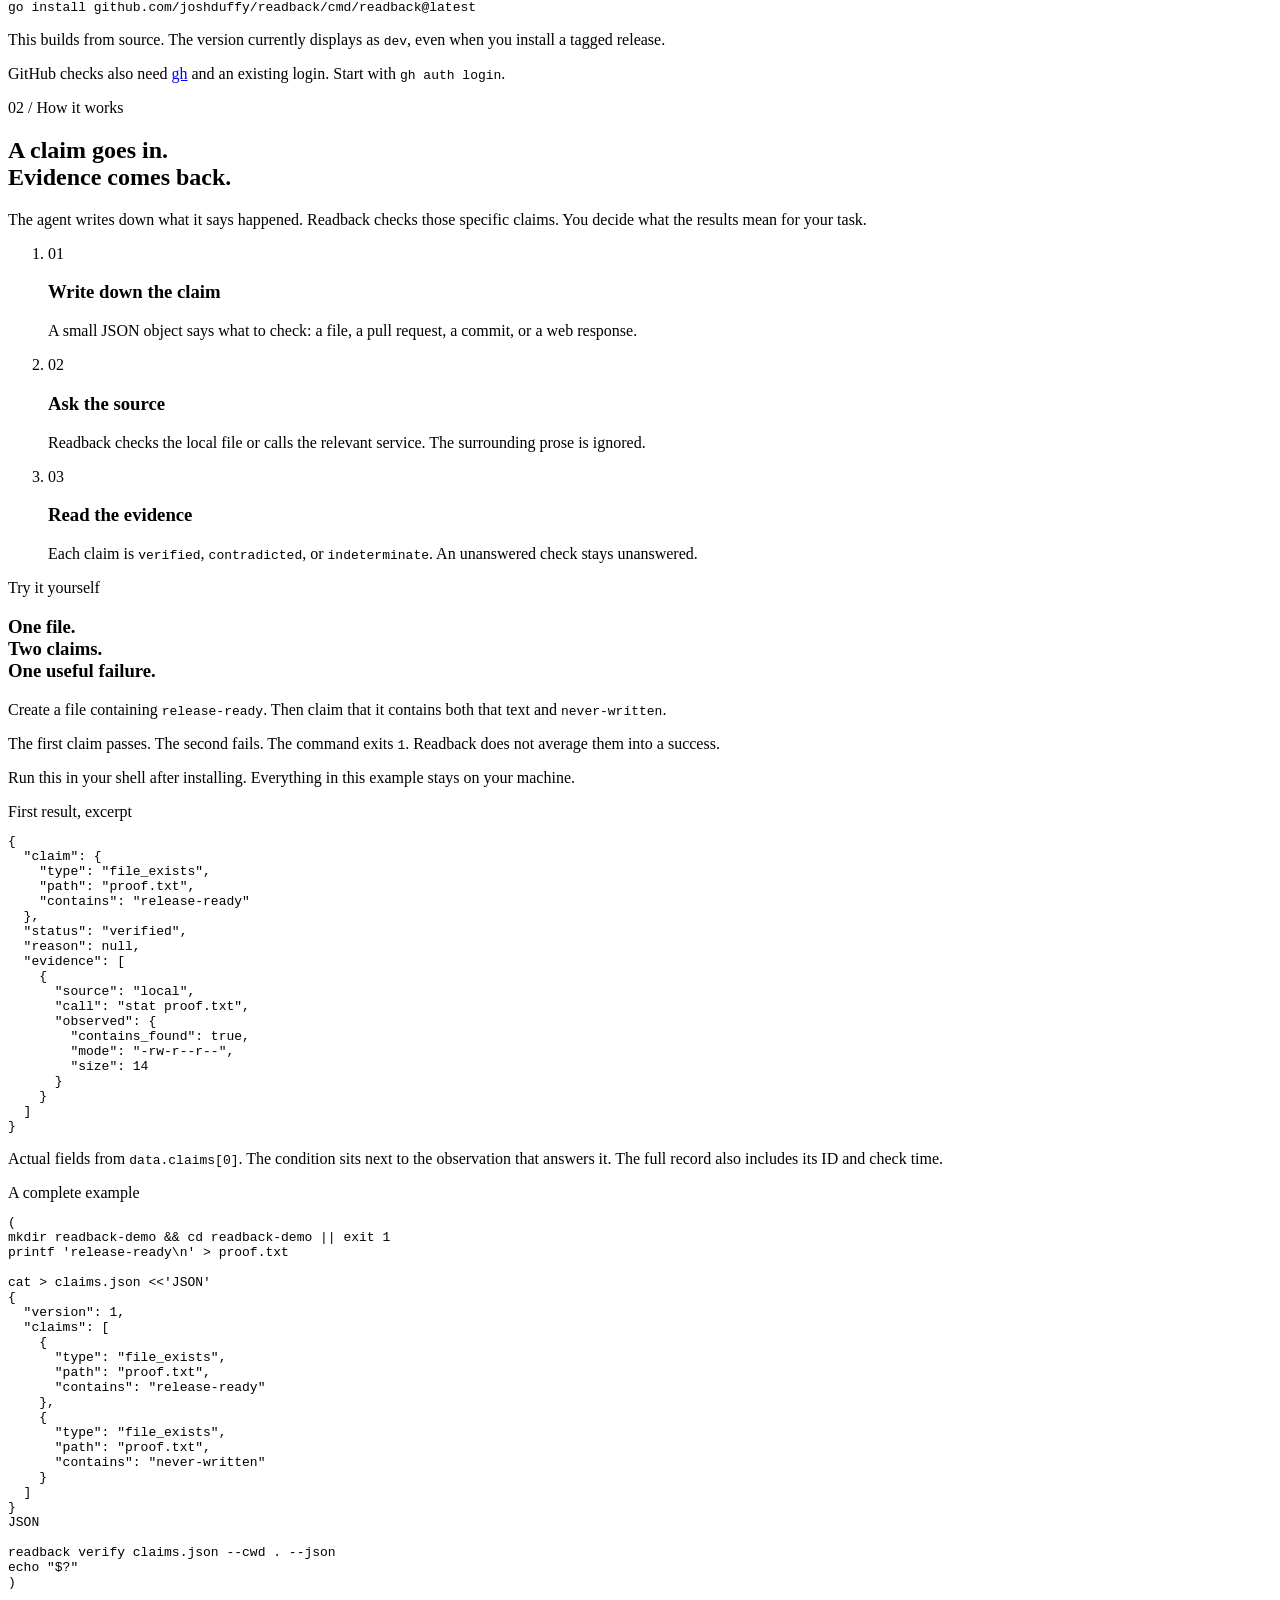
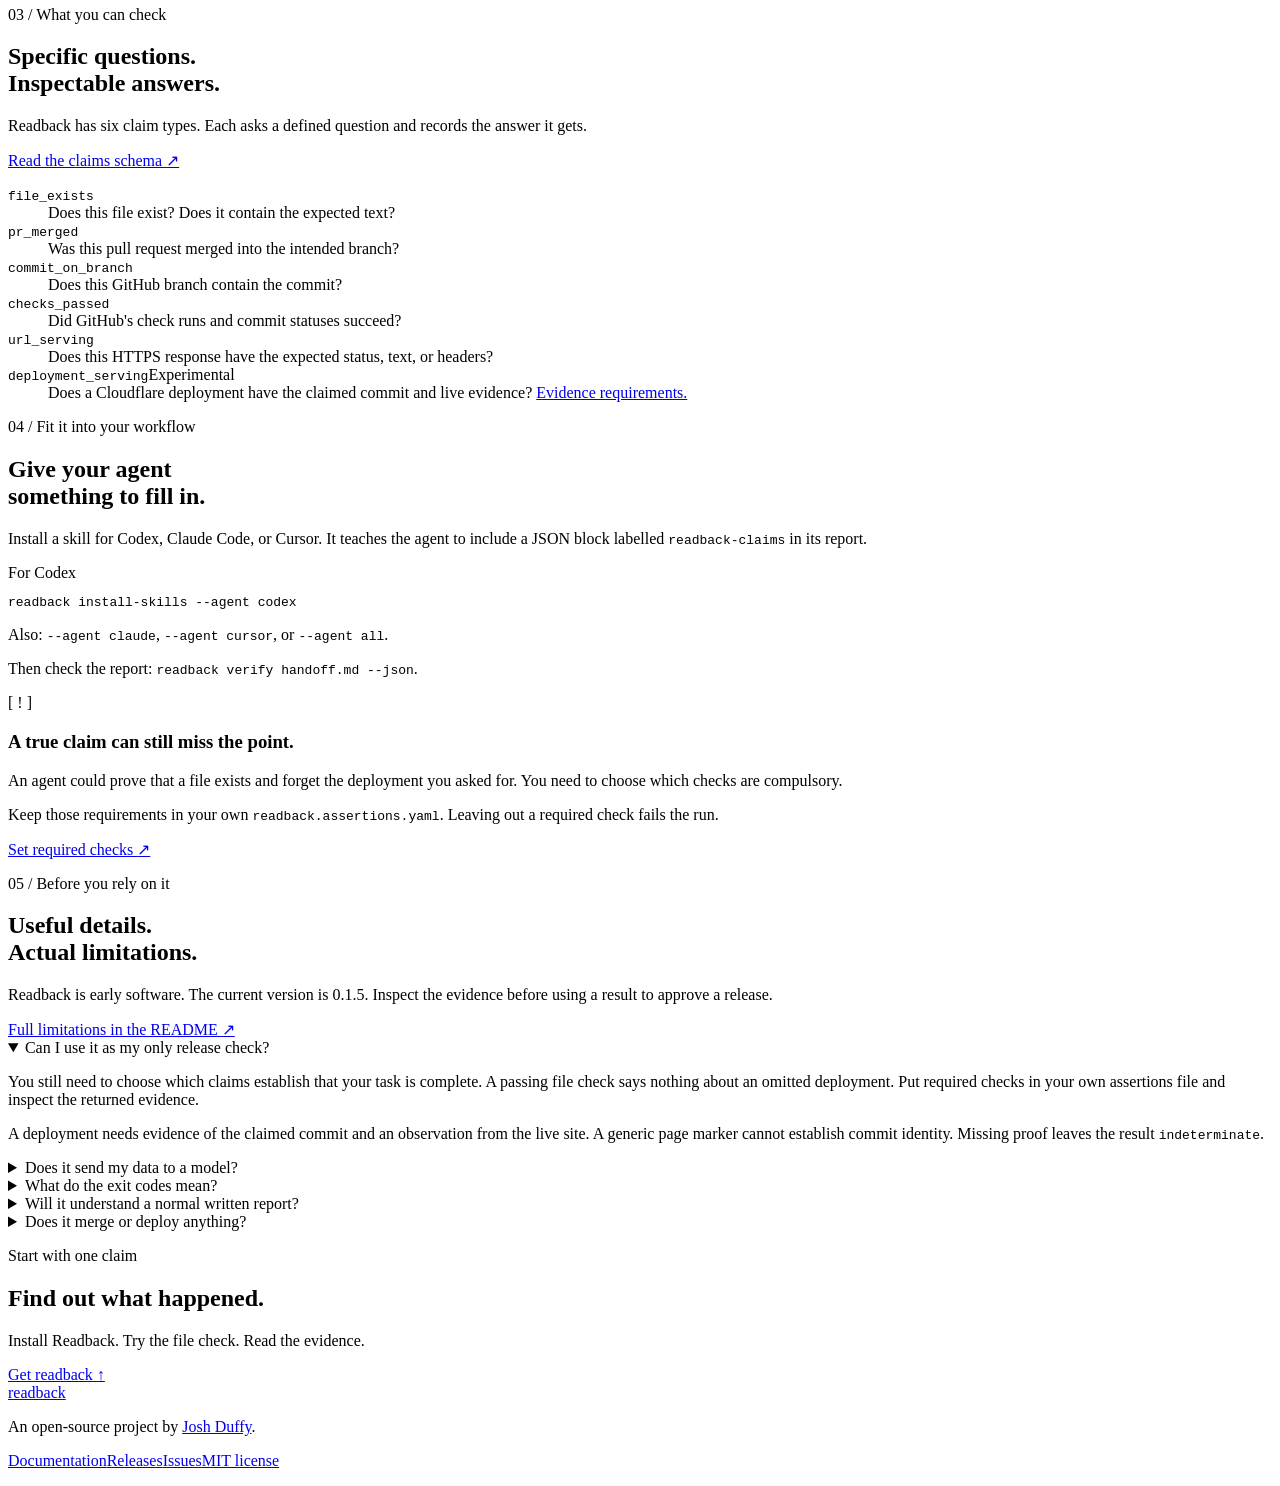
==== commit db493f81: "fix(verify): reject incomplete proof and preserve checked conditions" ====
--- a/web/public/index.html
+++ b/web/public/index.html
@@ -5,7 +5,7 @@
   <meta name="viewport" content="width=device-width, initial-scale=1">
   <title>Readback: check what your coding agent says happened</title>
   <meta name="description" content="A small command-line tool that checks coding agents' claims against files, GitHub, and web responses. One Go binary. JSON results. No model calls.">
-  <meta name="theme-color" content="#f6f7f3">
+  <meta name="theme-color" content="#ffffff">
   <link rel="canonical" href="https://readbackcli.dev/">
   <meta property="og:type" content="website">
   <meta property="og:title" content="Readback: your agent says it's done. Check.">
@@ -36,7 +36,7 @@
   <main id="main">
     <section class="hero wrap" aria-labelledby="hero-title">
       <div class="hero-copy">
-        <a class="release" href="https://github.com/joshduffy/readback/releases/tag/v0.1.4"><span class="release-dot" aria-hidden="true"></span> v0.1.4 <span class="release-note">Early release</span><span aria-hidden="true">↗</span></a>
+        <a class="release" href="https://github.com/joshduffy/readback/releases/tag/v0.1.5"><span class="release-dot" aria-hidden="true"></span> v0.1.5 <span class="release-note">Early release</span><span aria-hidden="true">↗</span></a>
         <h1 id="hero-title">Your agent says<br>it's done.<br><span>Check.</span></h1>
         <p class="hero-description">Readback is a command-line tool that checks coding agents' claims against files, GitHub, and web responses. It returns what it found, with evidence you can inspect.</p>
         <div class="actions">
@@ -146,6 +146,30 @@
             <p>Create a file containing <code>release-ready</code>. Then claim that it contains both that text and <code>never-written</code>.</p>
             <p>The first claim passes. The second fails. The command exits <code>1</code>. Readback does not average them into a success.</p>
             <p class="muted">Run this in your shell after installing. Everything in this example stays on your machine.</p>
+            <div class="code-box example-result">
+              <div class="code-bar"><span>First result, excerpt</span></div>
+              <pre role="region" tabindex="0" aria-label="JSON result with checked condition and evidence"><code>{
+  &quot;claim&quot;: {
+    &quot;type&quot;: &quot;file_exists&quot;,
+    &quot;path&quot;: &quot;proof.txt&quot;,
+    &quot;contains&quot;: &quot;release-ready&quot;
+  },
+  &quot;status&quot;: &quot;verified&quot;,
+  &quot;reason&quot;: null,
+  &quot;evidence&quot;: [
+    {
+      &quot;source&quot;: &quot;local&quot;,
+      &quot;call&quot;: &quot;stat proof.txt&quot;,
+      &quot;observed&quot;: {
+        &quot;contains_found&quot;: true,
+        &quot;mode&quot;: &quot;-rw-r--r--&quot;,
+        &quot;size&quot;: 14
+      }
+    }
+  ]
+}</code></pre>
+            </div>
+            <p class="muted">Actual fields from <code>data.claims[0]</code>. The condition sits next to the observation that answers it. The full record also includes its ID and check time.</p>
           </div>
           <div class="code-box demo-code">
             <div class="code-bar"><span>A complete example</span><button class="copy-button" data-copy="file-example" aria-label="Copy complete file example" hidden>Copy</button></div>
@@ -171,7 +195,7 @@
 }
 JSON
 
-readback verify claims.json --json
+readback verify claims.json --cwd . --json
 echo "$?"
 )</code></pre>
           </div>
@@ -190,9 +214,9 @@
         <div><dt><code>file_exists</code></dt><dd>Does this file exist? Does it contain the expected text?</dd></div>
         <div><dt><code>pr_merged</code></dt><dd>Was this pull request merged into the intended branch?</dd></div>
         <div><dt><code>commit_on_branch</code></dt><dd>Does this GitHub branch contain the commit?</dd></div>
-        <div><dt><code>checks_passed</code></dt><dd>What do GitHub's checks and commit statuses report? <a href="#limits">Known reporting issue.</a></dd></div>
+        <div><dt><code>checks_passed</code></dt><dd>Did GitHub's check runs and commit statuses succeed?</dd></div>
         <div><dt><code>url_serving</code></dt><dd>Does this HTTPS response have the expected status, text, or headers?</dd></div>
-        <div><dt><code>deployment_serving</code><span class="experimental">Experimental</span></dt><dd>Inspect a Cloudflare Workers deployment. <a href="#limits">Commit verification has known gaps.</a></dd></div>
+        <div><dt><code>deployment_serving</code><span class="experimental">Experimental</span></dt><dd>Does a Cloudflare deployment have the claimed commit and live evidence? <a href="#limits">Evidence requirements.</a></dd></div>
       </dl>
     </section>
 
@@ -223,13 +247,13 @@
       <div class="section-intro">
         <p class="eyebrow">05 / Before you rely on it</p>
         <h2 id="faq-title">Useful details.<br>Actual limitations.</h2>
-        <p>Readback is early software. The current version is 0.1.4. Inspect the evidence before using a result to approve a release.</p>
+        <p>Readback is early software. The current version is 0.1.5. Inspect the evidence before using a result to approve a release.</p>
         <a class="text-link" href="https://github.com/joshduffy/readback#limits-worth-knowing-about">Full limitations in the README <span aria-hidden="true">↗</span></a>
       </div>
       <div class="faq-list">
         <details open>
           <summary>Can I use it as my only release check?<span class="disclosure-symbol" aria-hidden="true"></span></summary>
-          <div class="faq-answer"><p>Not yet. Version 0.1.4 can incorrectly verify a deployment without checking the claimed commit. GitHub checks can also appear pending after Actions has succeeded.</p><p>Host restrictions do not cover redirect destinations. Keep passwords, tokens, and signed URLs out of claims: credential-bearing URLs can appear in the output.</p></div>
+          <div class="faq-answer"><p>You still need to choose which claims establish that your task is complete. A passing file check says nothing about an omitted deployment. Put required checks in your own assertions file and inspect the returned evidence.</p><p>A deployment needs evidence of the claimed commit and an observation from the live site. A generic page marker cannot establish commit identity. Missing proof leaves the result <code>indeterminate</code>.</p></div>
         </details>
         <details>
           <summary>Does it send my data to a model?<span class="disclosure-symbol" aria-hidden="true"></span></summary>
